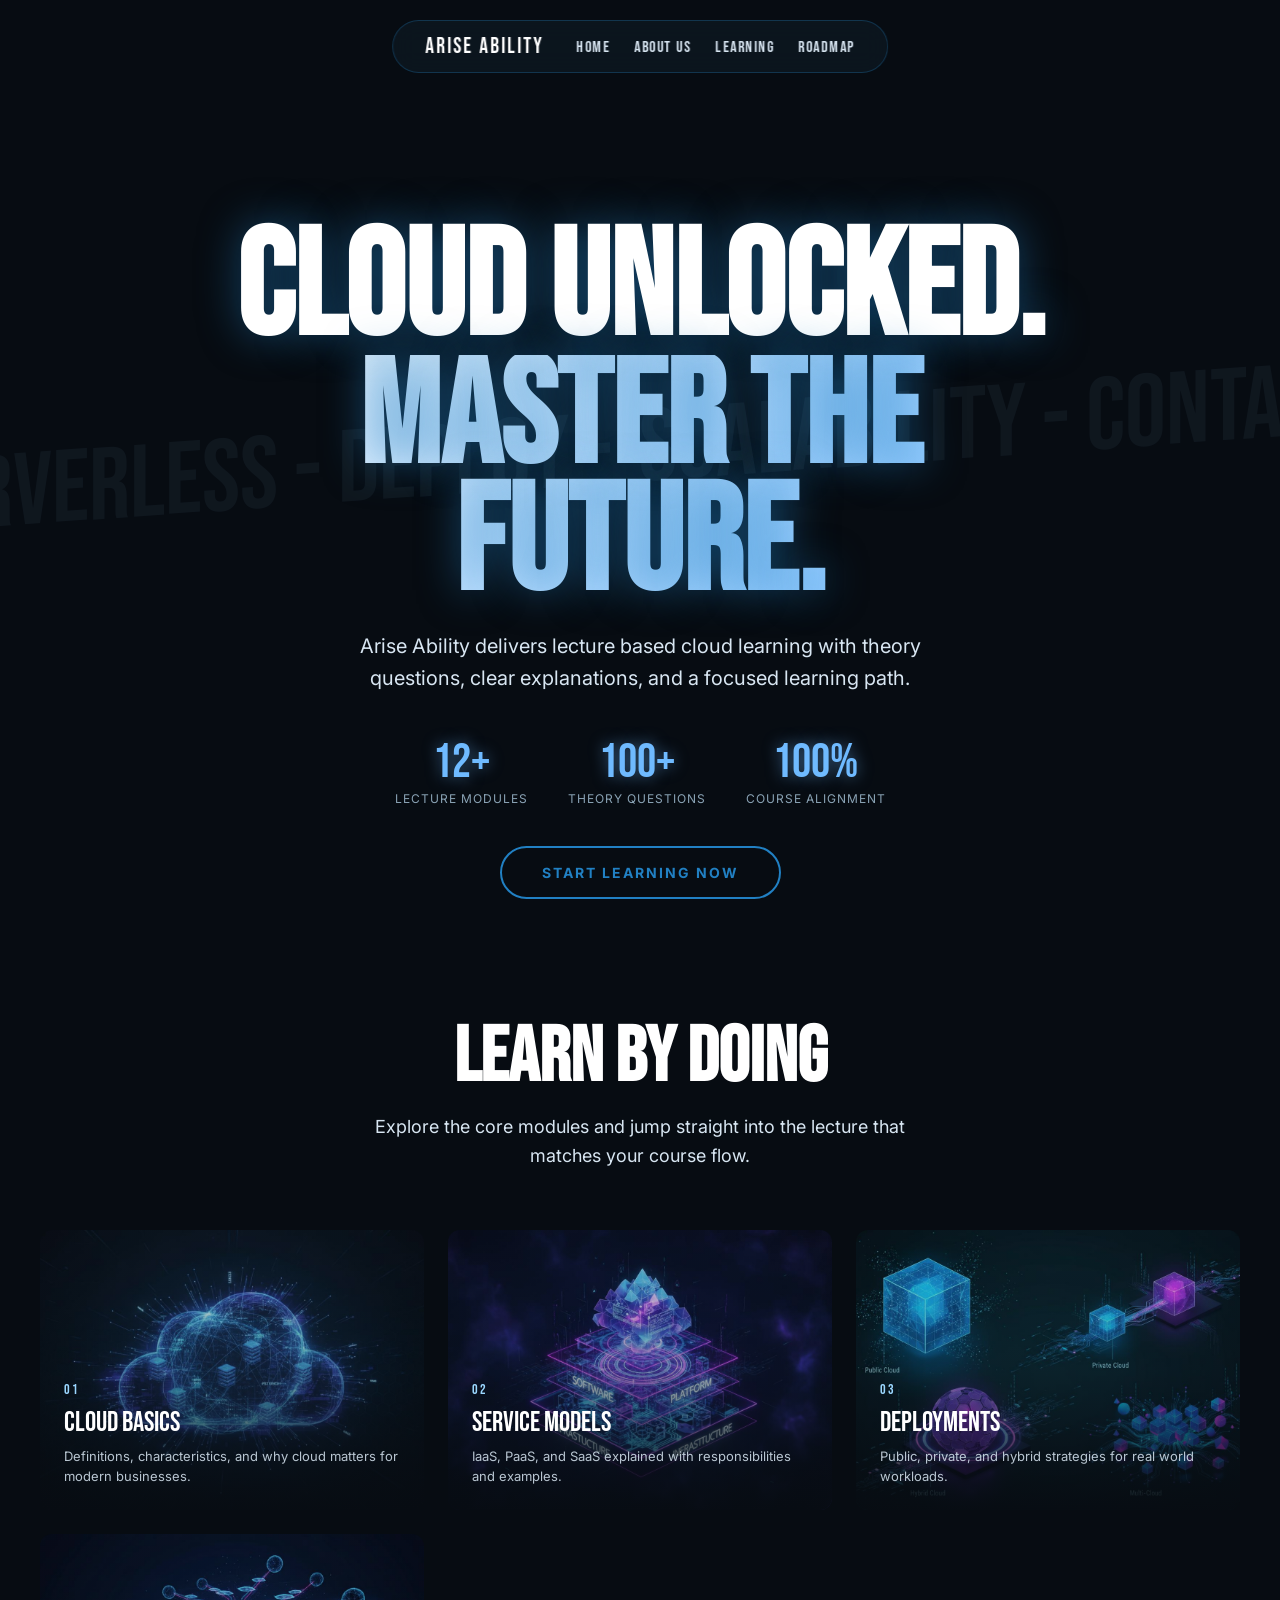
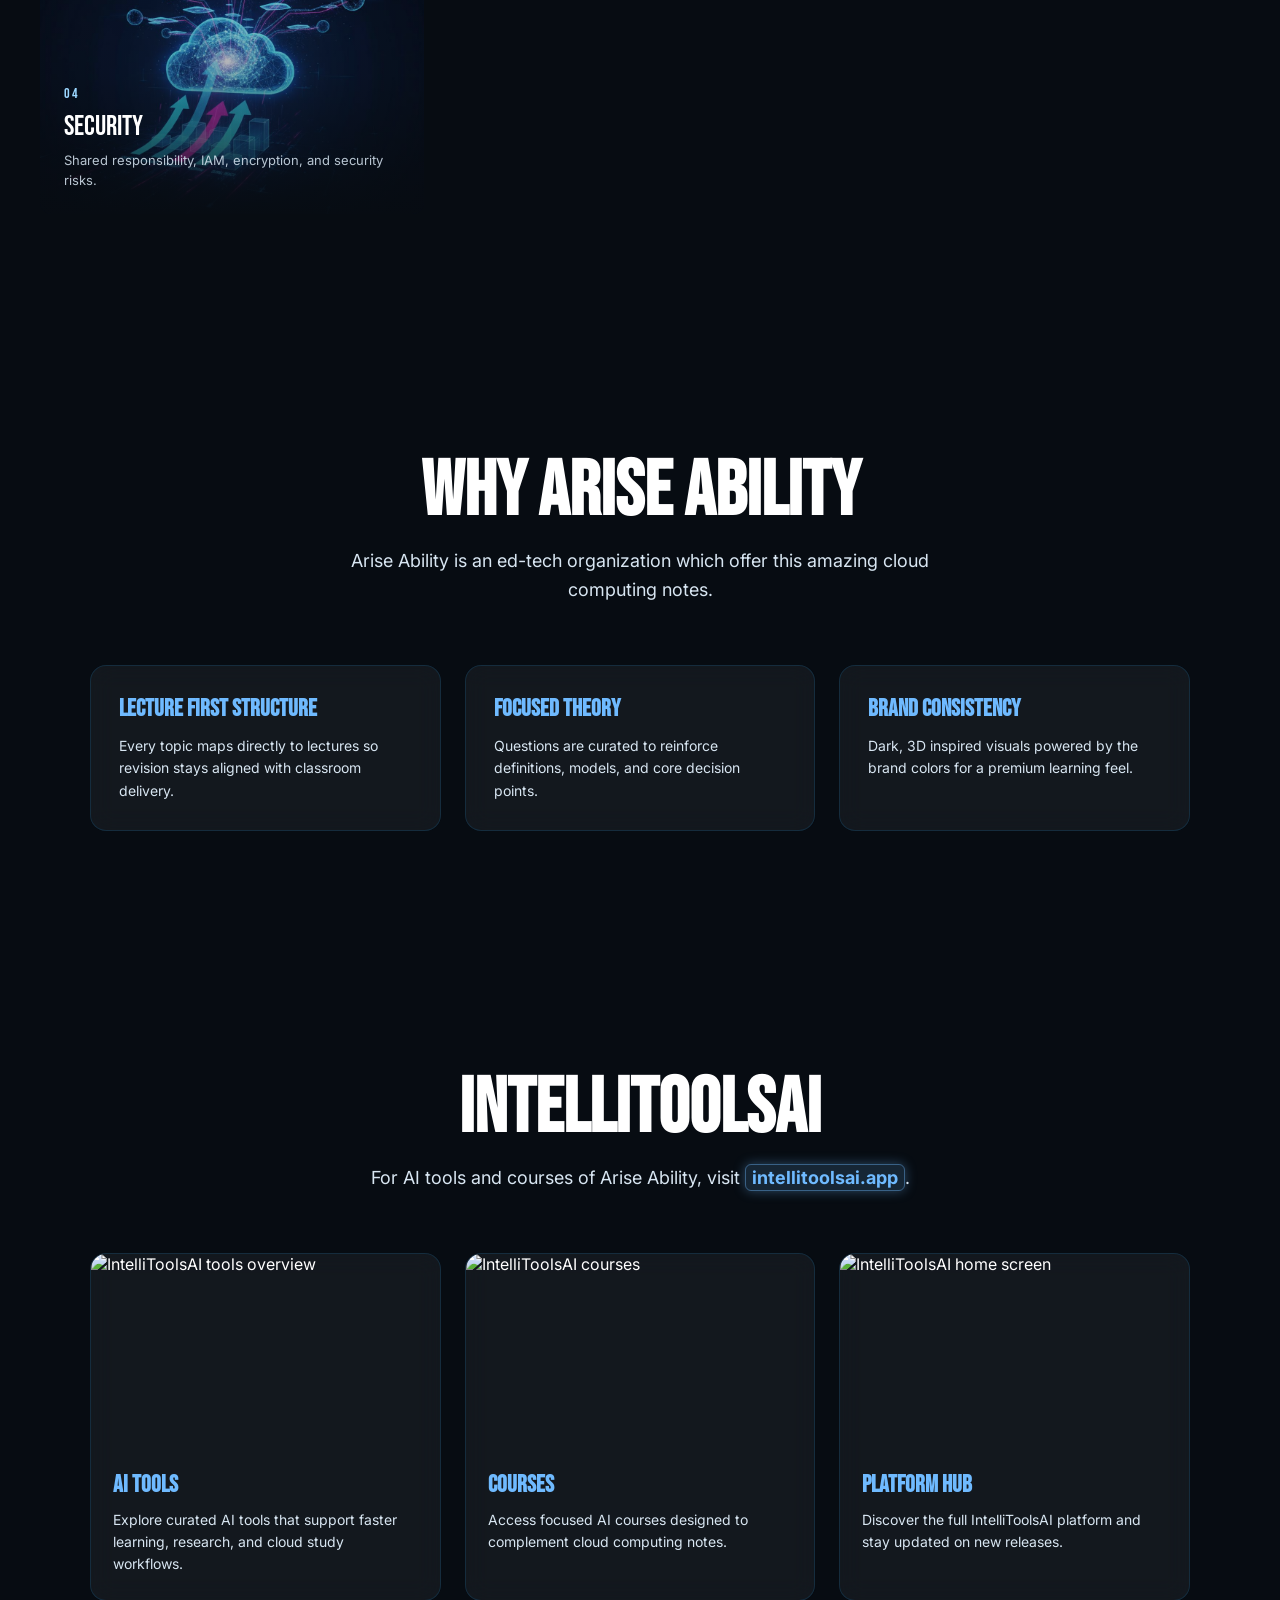
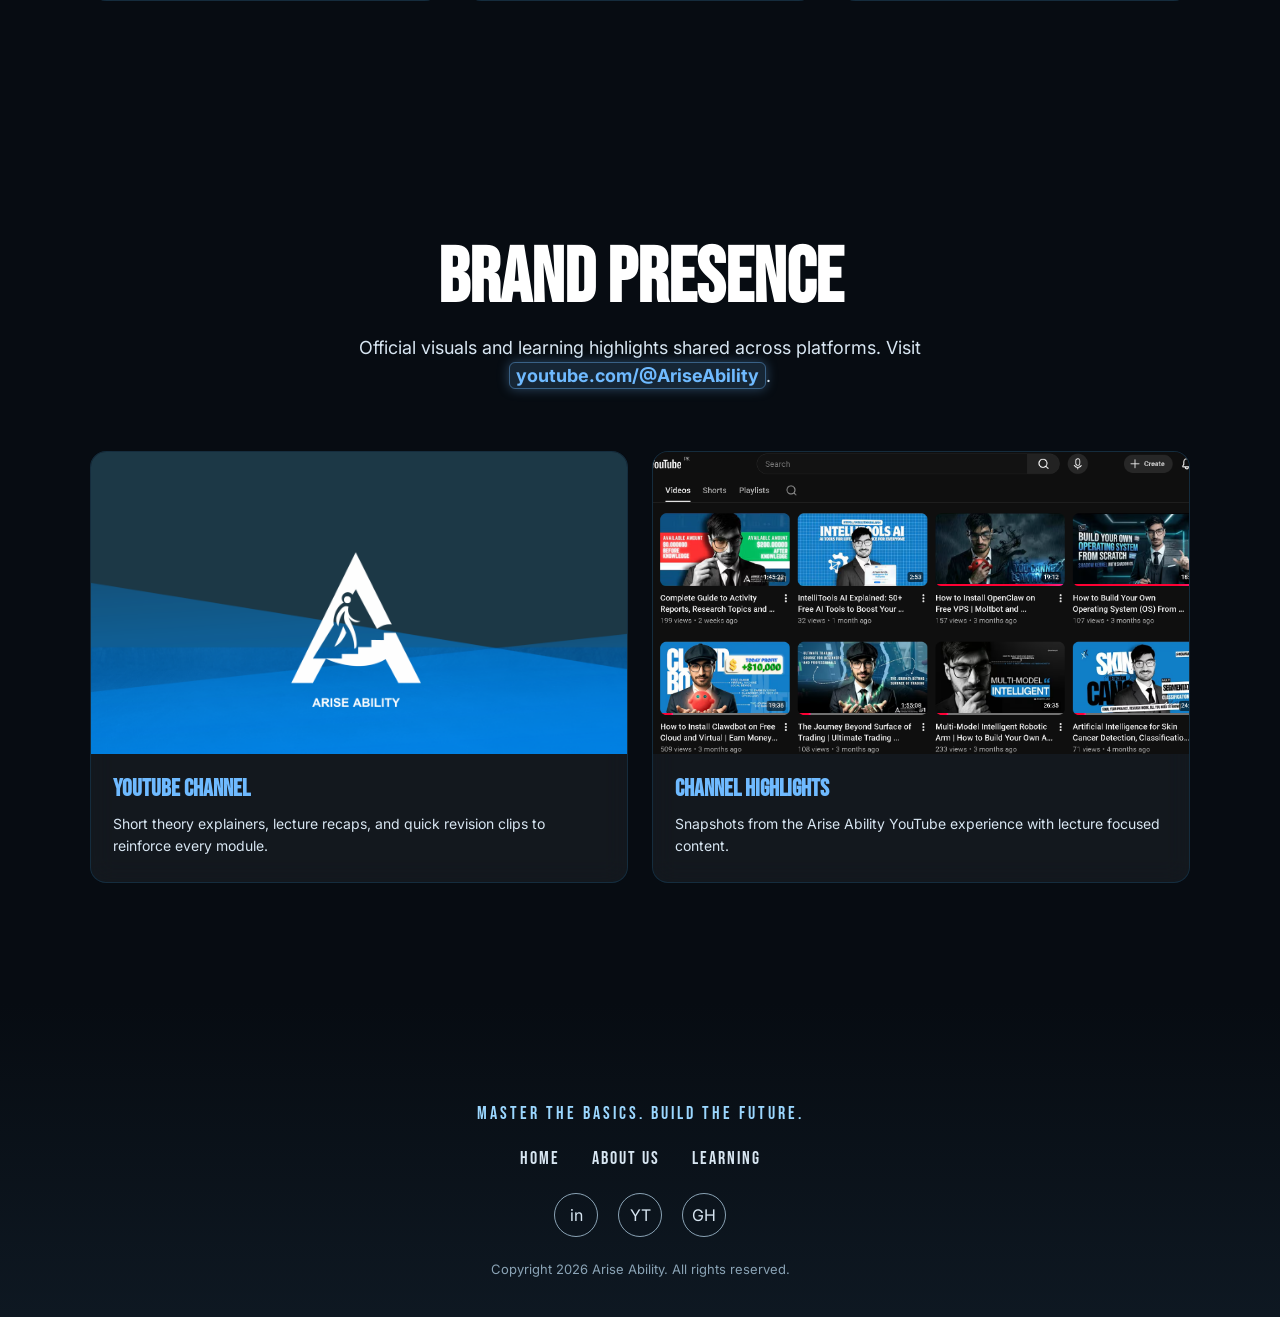
==== index.html @ 39374a23 "Update lecture styling and examples" ====
<!DOCTYPE html>
<html lang="en">
<head>
  <meta charset="UTF-8">
  <meta name="viewport" content="width=device-width, initial-scale=1.0">
  <title>Arise Ability - Home</title>
  <link rel="icon" type="image/png" href="images/logo-transparent.png">
  <link rel="preconnect" href="https://fonts.googleapis.com">
  <link rel="preconnect" href="https://fonts.gstatic.com" crossorigin>
  <link href="https://fonts.googleapis.com/css2?family=Bebas+Neue&family=Inter:wght@400;500;600;700&display=swap" rel="stylesheet">
  <script src="https://cdnjs.cloudflare.com/ajax/libs/three.js/r128/three.min.js"></script>
  <script src="https://cdnjs.cloudflare.com/ajax/libs/gsap/3.12.5/gsap.min.js"></script>
  <script src="https://cdnjs.cloudflare.com/ajax/libs/gsap/3.12.5/ScrollTrigger.min.js"></script>
  <link rel="stylesheet" href="style.css">
</head>
<body>
  <div class="cursor" id="cursor"></div>

  <nav class="nav" id="nav">
    <a href="index.html" class="nav-logo" data-hover>
      <span>ARISE ABILITY</span>
    </a>
    <ul class="nav-links">
      <li><a href="index.html" data-hover>Home</a></li>
      <li><a href="about.html" data-hover>About Us</a></li>
      <li><a href="learning.html" data-hover>Learning</a></li>
      <li><a href="roadmap.html" data-hover>Roadmap</a></li>
    </ul>
    <button class="nav-mobile-btn" data-hover>Menu</button>
  </nav>

  <section class="hero" id="hero">
    <canvas class="hero-canvas" id="hero-canvas"></canvas>
    <div class="marquee-container">
      <div class="marquee-track">
        <span class="marquee-content"> LEARN CLOUD - BUILD FUTURE - SERVERLESS - DEPLOY - </span>
        <span class="marquee-content"> LEARN CLOUD - BUILD FUTURE - SERVERLESS - DEPLOY - </span>
      </div>
      <div class="marquee-track">
        <span class="marquee-content"> SCALABILITY - CONTAINERS - AUTOMATION - SECURITY - </span>
        <span class="marquee-content"> SCALABILITY - CONTAINERS - AUTOMATION - SECURITY - </span>
      </div>
    </div>
    <div class="hero-content">
      <h1 class="hero-title">CLOUD UNLOCKED.<br><span>MASTER THE FUTURE.</span></h1>
      <p class="hero-subtitle">Arise Ability delivers lecture based cloud learning with theory questions, clear explanations, and a focused learning path.</p>
      <div class="hero-stats">
        <div class="stat-item">
          <div class="stat-value">12+</div>
          <div class="stat-label">Lecture Modules</div>
        </div>
        <div class="stat-item">
          <div class="stat-value">100+</div>
          <div class="stat-label">Theory Questions</div>
        </div>
        <div class="stat-item">
          <div class="stat-value">100%</div>
          <div class="stat-label">Course Alignment</div>
        </div>
      </div>
      <a href="learning.html" class="btn-primary" data-hover>Start Learning Now</a>
    </div>
  </section>

  <section class="tutorials" id="tutorials">
    <div class="section-header">
      <h2 class="section-title">Learn by Doing</h2>
      <p class="section-subtitle">Explore the core modules and jump straight into the lecture that matches your course flow.</p>
    </div>
    <div class="tutorials-grid">
      <a class="tutorial-card" href="learning.html#lecture-1" data-hover>
        <img src="images/card-what-is-cloud.jpg" alt="Lecture 1">
        <div class="tutorial-card-overlay">
          <div class="tutorial-card-num">01</div>
          <div class="tutorial-card-title">Cloud Basics</div>
          <div class="tutorial-card-desc">Definitions, characteristics, and why cloud matters for modern businesses.</div>
        </div>
      </a>
      <a class="tutorial-card" href="learning.html#lecture-2" data-hover>
        <img src="images/card-service-models.jpg" alt="Lecture 2">
        <div class="tutorial-card-overlay">
          <div class="tutorial-card-num">02</div>
          <div class="tutorial-card-title">Service Models</div>
          <div class="tutorial-card-desc">IaaS, PaaS, and SaaS explained with responsibilities and examples.</div>
        </div>
      </a>
      <a class="tutorial-card" href="learning.html#lecture-3" data-hover>
        <img src="images/card-deployment.jpg" alt="Lecture 3">
        <div class="tutorial-card-overlay">
          <div class="tutorial-card-num">03</div>
          <div class="tutorial-card-title">Deployments</div>
          <div class="tutorial-card-desc">Public, private, and hybrid strategies for real world workloads.</div>
        </div>
      </a>
      <a class="tutorial-card" href="learning.html#lecture-6" data-hover>
        <img src="images/card-why-cloud.jpg" alt="Lecture 6">
        <div class="tutorial-card-overlay">
          <div class="tutorial-card-num">04</div>
          <div class="tutorial-card-title">Security</div>
          <div class="tutorial-card-desc">Shared responsibility, IAM, encryption, and security risks.</div>
        </div>
      </a>
    </div>
  </section>

  <section class="info-section" id="about">
    <div class="section-header">
      <h2 class="section-title">Why Arise Ability</h2>
      <p class="section-subtitle">Arise Ability is an ed-tech organization which offer this amazing cloud computing notes.</p>
    </div>
    <div class="info-grid">
      <div class="info-card">
        <h4>Lecture First Structure</h4>
        <p>Every topic maps directly to lectures so revision stays aligned with classroom delivery.</p>
      </div>
      <div class="info-card">
        <h4>Focused Theory</h4>
        <p>Questions are curated to reinforce definitions, models, and core decision points.</p>
      </div>
      <div class="info-card">
        <h4>Brand Consistency</h4>
        <p>Dark, 3D inspired visuals powered by the brand colors for a premium learning feel.</p>
      </div>
    </div>
  </section>

  <section class="media-section" id="intellitools">
    <div class="section-header">
      <h2 class="section-title">IntelliToolsAI</h2>
      <p class="section-subtitle">For AI tools and courses of Arise Ability, visit <a class="highlight-link" href="https://intellitoolsai.app/" target="_blank" rel="noopener">intellitoolsai.app</a>.</p>
    </div>
    <div class="media-grid">
      <div class="media-card">
        <img src="IntelliToolsai/ai-tools.png" alt="IntelliToolsAI tools overview">
        <div class="media-card-content">
          <h4>AI Tools</h4>
          <p>Explore curated AI tools that support faster learning, research, and cloud study workflows.</p>
        </div>
      </div>
      <div class="media-card">
        <img src="IntelliToolsai/courses.png" alt="IntelliToolsAI courses">
        <div class="media-card-content">
          <h4>Courses</h4>
          <p>Access focused AI courses designed to complement cloud computing notes.</p>
        </div>
      </div>
      <div class="media-card">
        <img src="IntelliToolsai/home.png" alt="IntelliToolsAI home screen">
        <div class="media-card-content">
          <h4>Platform Hub</h4>
          <p>Discover the full IntelliToolsAI platform and stay updated on new releases.</p>
        </div>
      </div>
    </div>
  </section>

  <section class="media-section" id="media">
    <div class="section-header">
      <h2 class="section-title">Brand Presence</h2>
        <p class="section-subtitle">Official visuals and learning highlights shared across platforms. Visit <a class="highlight-link" href="https://www.youtube.com/@AriseAbility" target="_blank" rel="noopener">youtube.com/@AriseAbility</a>.</p>
    </div>
    <div class="media-grid">
      <div class="media-card">
        <img src="youtube/logo-yt.jpg" alt="Arise Ability YouTube logo">
        <div class="media-card-content">
          <h4>YouTube Channel</h4>
          <p>Short theory explainers, lecture recaps, and quick revision clips to reinforce every module.</p>
        </div>
      </div>
      <div class="media-card">
        <img src="youtube/youtube.png" alt="Arise Ability YouTube screenshot">
        <div class="media-card-content">
          <h4>Channel Highlights</h4>
          <p>Snapshots from the Arise Ability YouTube experience with lecture focused content.</p>
        </div>
      </div>
    </div>
  </section>

  <footer class="footer">
    <div class="footer-brand-line">Master the Basics. Build the Future.</div>
    <div class="footer-links">
      <a href="index.html" data-hover>Home</a>
      <a href="about.html" data-hover>About Us</a>
      <a href="learning.html" data-hover>Learning</a>
    </div>
    <div class="footer-socials">
      <a href="https://www.linkedin.com/in/noaman-ayub" class="footer-social" data-hover aria-label="LinkedIn">in</a>
      <a href="https://www.youtube.com/@noamanayub" class="footer-social" data-hover aria-label="YouTube">YT</a>
      <a href="https://github.com/noamanayub" class="footer-social" data-hover aria-label="GitHub">GH</a>
    </div>
    <div class="footer-copy">Copyright 2026 Arise Ability. All rights reserved.</div>
  </footer>

  <script src="app.js"></script>
</body>
</html>
---- style.css ----
*, *::before, *::after {
  margin: 0;
  padding: 0;
  box-sizing: border-box;
}

:root {
  --bg-void: #070c12;
  --bg-dark: #0e1822;
  --accent-blue: #2180c3;
  --accent-dark-blue: #1c3846;
  --accent-fuchsia: #6fbaff;
  --accent-magenta: #9bd7ff;
  --text-primary: #ffffff;
  --text-secondary: #d8e6f2;
  --dim-text: #8aa3b5;
  --surface-glass: rgba(255, 255, 255, 0.05);
  --font-display: "Bebas Neue", sans-serif;
  --font-body: "Inter", sans-serif;
}

html {
  scroll-behavior: smooth;
}

body {
  font-family: var(--font-body);
  background: var(--bg-void);
  color: var(--text-primary);
  overflow-x: hidden;
  cursor: auto;
}

img {
  max-width: 100%;
  display: block;
}

a {
  color: inherit;
  text-decoration: none;
}

::-webkit-scrollbar {
  width: 6px;
}

::-webkit-scrollbar-track {
  background: var(--bg-void);
}

::-webkit-scrollbar-thumb {
  background: var(--accent-blue);
  border-radius: 3px;
}

.container {
  width: min(1200px, 92vw);
  margin: 0 auto;
}

.cursor {
  display: none;
}

.cursor.hover {
  display: none;
}

.nav {
  position: fixed;
  top: 20px;
  left: 50%;
  transform: translateX(-50%);
  z-index: 1000;
  display: flex;
  align-items: center;
  gap: 32px;
  padding: 12px 32px;
  background: rgba(14, 24, 34, 0.75);
  backdrop-filter: blur(12px);
  border-radius: 50px;
  border: 1px solid rgba(33, 128, 195, 0.3);
  transition: opacity 0.3s ease, transform 0.3s ease;
}

.nav.hidden-nav {
  opacity: 0;
  transform: translateX(-50%) translateY(-100%);
  pointer-events: none;
}

.nav-logo {
  display: flex;
  align-items: center;
  gap: 10px;
}

.nav-logo img {
  height: 36px;
  width: auto;
}

.nav-logo span {
  font-family: var(--font-display);
  font-size: 22px;
  color: var(--text-primary);
  letter-spacing: 2px;
}

.nav-links {
  display: flex;
  gap: 24px;
  list-style: none;
}

.nav-links a {
  font-family: var(--font-display);
  font-size: 16px;
  color: var(--text-secondary);
  text-decoration: none;
  letter-spacing: 1.5px;
  transition: color 0.3s ease, text-shadow 0.3s ease;
  text-transform: uppercase;
}

.nav-links a:hover {
  color: var(--accent-magenta);
  text-shadow: 0 0 10px var(--accent-magenta);
}

.nav-mobile-btn {
  display: none;
  background: none;
  border: none;
  color: var(--text-primary);
  font-size: 24px;
  cursor: pointer;
}

.hero {
  position: relative;
  width: 100%;
  height: 100vh;
  display: flex;
  align-items: center;
  justify-content: center;
  overflow: hidden;
  padding-top: 210px;
  scroll-margin-top: 140px;
}

.hero-canvas {
  position: absolute;
  top: 0;
  left: 0;
  width: 100%;
  height: 100%;
  z-index: 0;
}

.hero-content {
  position: relative;
  z-index: 2;
  text-align: center;
  max-width: 900px;
  padding: 0 24px;
  margin-top: 20px;
}

.hero-title {
  font-family: var(--font-display);
  font-size: clamp(48px, 12vw, 150px);
  line-height: 0.85;
  text-transform: uppercase;
  color: var(--text-primary);
  margin-bottom: 20px;
  text-shadow: 0 0 40px rgba(33, 128, 195, 0.5);
}

.hero-title span {
  display: block;
  background: linear-gradient(135deg, #ffffff 0%, var(--accent-fuchsia) 100%);
  -webkit-background-clip: text;
  -webkit-text-fill-color: transparent;
  background-clip: text;
}

.hero-subtitle {
  font-size: clamp(14px, 1.8vw, 20px);
  color: var(--text-secondary);
  margin-bottom: 40px;
  line-height: 1.6;
  max-width: 600px;
  margin-left: auto;
  margin-right: auto;
}

.hero-stats {
  display: flex;
  justify-content: center;
  gap: 40px;
  margin-bottom: 40px;
  flex-wrap: wrap;
}

.stat-item {
  text-align: center;
}

.stat-value {
  font-family: var(--font-display);
  font-size: clamp(28px, 4vw, 48px);
  color: var(--accent-fuchsia);
  text-shadow: 0 0 15px rgba(111, 186, 255, 0.5);
}

.stat-label {
  font-size: 12px;
  color: var(--dim-text);
  text-transform: uppercase;
  letter-spacing: 1px;
}

.btn-primary {
  display: inline-block;
  padding: 16px 40px;
  border: 2px solid var(--accent-blue);
  color: var(--accent-blue);
  font-family: var(--font-body);
  font-size: 14px;
  font-weight: 700;
  text-transform: uppercase;
  letter-spacing: 2px;
  text-decoration: none;
  border-radius: 50px;
  background: transparent;
  position: relative;
  overflow: hidden;
  transition: all 0.4s ease;
  cursor: pointer;
}

.btn-primary::before {
  content: "";
  position: absolute;
  top: 0;
  left: -100%;
  width: 100%;
  height: 100%;
  background: linear-gradient(90deg, transparent, rgba(33, 128, 195, 0.3), transparent);
  transition: left 0.5s ease;
}

.btn-primary:hover::before {
  left: 100%;
}

.btn-primary:hover {
  background: var(--accent-blue);
  color: var(--text-primary);
  box-shadow: 0 0 30px rgba(33, 128, 195, 0.5);
}

.marquee-container {
  position: absolute;
  top: 0;
  left: 0;
  width: 100%;
  height: 100%;
  display: flex;
  align-items: center;
  justify-content: center;
  white-space: nowrap;
  overflow: hidden;
  transform: skewY(-4deg);
  opacity: 0.05;
  pointer-events: none;
  z-index: 1;
}

.marquee-track {
  font-family: var(--font-display);
  font-size: 8vw;
  color: var(--accent-magenta);
  flex-shrink: 0;
  display: flex;
  align-items: center;
  animation: marquee-scroll 20s linear infinite;
  text-transform: uppercase;
}

.marquee-content {
  padding-right: 2vw;
}

@keyframes marquee-scroll {
  to {
    transform: translateX(-100%);
  }
}

.section-header {
  text-align: center;
  margin-bottom: 60px;
  padding: 0 24px;
}

.section-title {
  font-family: var(--font-display);
  font-size: clamp(36px, 6vw, 80px);
  text-transform: uppercase;
  line-height: 1;
  margin-bottom: 16px;
}

.section-subtitle {
  font-size: clamp(14px, 1.5vw, 18px);
  color: var(--text-secondary);
  max-width: 600px;
  margin: 0 auto;
  line-height: 1.6;
}

.tutorials {
  padding: 120px 24px;
  position: relative;
  overflow: hidden;
}

.tutorials-grid {
  display: grid;
  grid-template-columns: repeat(auto-fit, minmax(300px, 1fr));
  gap: 24px;
  max-width: 1200px;
  margin: 0 auto;
}

.tutorial-card {
  position: relative;
  border-radius: 12px;
  overflow: hidden;
  cursor: pointer;
  height: 280px;
  transition: transform 0.4s ease, box-shadow 0.4s ease;
}

.tutorial-card:hover {
  transform: translateY(-8px) scale(1.02);
  box-shadow: 0 20px 60px rgba(33, 128, 195, 0.4);
}

.tutorial-card::after {
  content: "";
  position: absolute;
  inset: 0;
  border: 2px solid transparent;
  border-radius: 12px;
  transition: border-color 0.4s ease;
  pointer-events: none;
}

.tutorial-card:hover::after {
  border-color: var(--accent-blue);
  box-shadow: inset 0 0 30px rgba(33, 128, 195, 0.3);
}

.tutorial-card img {
  width: 100%;
  height: 100%;
  object-fit: cover;
  transition: transform 0.6s ease;
}

.tutorial-card:hover img {
  transform: scale(1.1);
}

.tutorial-card-overlay {
  position: absolute;
  inset: 0;
  background: linear-gradient(to top, rgba(7, 12, 18, 0.95) 0%, rgba(7, 12, 18, 0.3) 50%, rgba(7, 12, 18, 0.1) 100%);
  display: flex;
  flex-direction: column;
  justify-content: flex-end;
  padding: 24px;
  z-index: 2;
}

.tutorial-card-num {
  font-family: var(--font-display);
  font-size: 14px;
  color: var(--accent-magenta);
  letter-spacing: 2px;
  margin-bottom: 8px;
}

.tutorial-card-title {
  font-family: var(--font-display);
  font-size: 28px;
  text-transform: uppercase;
  transition: transform 0.3s ease;
}

.tutorial-card:hover .tutorial-card-title {
  transform: translateX(10px);
}

.tutorial-card-desc {
  font-size: 13px;
  color: var(--text-secondary);
  line-height: 1.5;
  margin-top: 8px;
  opacity: 0.85;
}

.info-section {
  padding: 120px 24px;
}

.media-section {
  padding: 120px 24px;
}

.media-grid {
  display: grid;
  gap: 24px;
  max-width: 1100px;
  margin: 0 auto;
  grid-template-columns: repeat(auto-fit, minmax(260px, 1fr));
}

.media-card {
  background: var(--surface-glass);
  border: 1px solid rgba(33, 128, 195, 0.2);
  border-radius: 16px;
  overflow: hidden;
  backdrop-filter: blur(12px);
  transition: all 0.4s ease;
}

.media-card:hover {
  border-color: var(--accent-blue);
  box-shadow: 0 10px 40px rgba(33, 128, 195, 0.25);
}

.media-card img {
  width: 100%;
  aspect-ratio: 16 / 9;
  height: auto;
  object-fit: cover;
}

.media-card-content {
  padding: 20px 22px 24px;
}

.media-card-content h4 {
  font-family: var(--font-display);
  font-size: 24px;
  text-transform: uppercase;
  margin-bottom: 10px;
  color: var(--accent-fuchsia);
}

.media-card-content p {
  font-size: 14px;
  color: var(--text-secondary);
  line-height: 1.6;
}

.highlight-link {
  color: var(--accent-fuchsia);
  font-weight: 700;
  text-decoration: none;
  padding: 2px 6px;
  border-radius: 6px;
  background: rgba(111, 186, 255, 0.15);
  border: 1px solid rgba(111, 186, 255, 0.4);
  box-shadow: 0 0 12px rgba(111, 186, 255, 0.35);
  transition: color 0.3s ease, box-shadow 0.3s ease, background 0.3s ease;
}

.highlight-link:hover {
  color: #ffffff;
  background: rgba(111, 186, 255, 0.3);
  box-shadow: 0 0 18px rgba(111, 186, 255, 0.6);
}

.lecture-link-wrap {
  margin-top: 16px;
}

.lecture-link {
  background: #ffffff;
  color: #0f1b24;
  border-color: rgba(28, 56, 70, 0.25);
  box-shadow: 0 0 12px rgba(255, 255, 255, 0.2);
}

.lecture-link:hover {
  color: #0f1b24;
  background: #ffffff;
  box-shadow: 0 0 16px rgba(255, 255, 255, 0.35);
}

.info-grid {
  display: grid;
  gap: 24px;
  max-width: 1100px;
  margin: 0 auto;
  grid-template-columns: repeat(auto-fit, minmax(260px, 1fr));
}

.info-card {
  background: var(--surface-glass);
  border: 1px solid rgba(33, 128, 195, 0.2);
  border-radius: 16px;
  padding: 28px;
  transition: all 0.4s ease;
  backdrop-filter: blur(12px);
}

.info-card:hover {
  border-color: var(--accent-blue);
  box-shadow: 0 10px 40px rgba(33, 128, 195, 0.25);
}

.info-card h4 {
  font-family: var(--font-display);
  font-size: 24px;
  text-transform: uppercase;
  margin-bottom: 12px;
  color: var(--accent-fuchsia);
}

.info-card p {
  font-size: 14px;
  color: var(--text-secondary);
  line-height: 1.6;
}

.founder-section {
  padding: 120px 24px;
}

.founder-grid {
  display: grid;
  gap: 40px;
  max-width: 1100px;
  margin: 0 auto;
  grid-template-columns: repeat(auto-fit, minmax(280px, 1fr));
  align-items: center;
}

.founder-card {
  background: var(--surface-glass);
  border: 1px solid rgba(33, 128, 195, 0.2);
  border-radius: 20px;
  padding: 24px;
  backdrop-filter: blur(12px);
}

.founder-card img {
  border-radius: 16px;
  margin-bottom: 16px;
}

.founder-name {
  font-family: var(--font-display);
  font-size: 28px;
  text-transform: uppercase;
  margin-bottom: 6px;
}

.founder-role {
  color: var(--dim-text);
  font-size: 14px;
  margin-bottom: 16px;
}

.social-links {
  display: flex;
  flex-wrap: wrap;
  gap: 12px;
}

.social-links a {
  padding: 8px 16px;
  border-radius: 30px;
  border: 1px solid rgba(33, 128, 195, 0.3);
  font-size: 12px;
  text-transform: uppercase;
  letter-spacing: 1px;
  color: var(--text-secondary);
  transition: all 0.3s ease;
}

.social-links a:hover {
  border-color: var(--accent-fuchsia);
  color: var(--accent-fuchsia);
  box-shadow: 0 0 15px rgba(111, 186, 255, 0.4);
}

.lecture-section {
  padding: 120px 24px;
}

.lecture-list {
  max-width: 900px;
  margin: 0 auto;
  display: grid;
  gap: 18px;
}

.lecture-card {
  background: var(--surface-glass);
  border: 1px solid rgba(33, 128, 195, 0.2);
  border-radius: 16px;
  padding: 18px 22px;
  backdrop-filter: blur(12px);
  transition: border-color 0.3s ease, box-shadow 0.3s ease;
}

.lecture-card[open] {
  border-color: var(--accent-blue);
  box-shadow: 0 10px 30px rgba(33, 128, 195, 0.2);
}

.lecture-card summary {
  font-family: var(--font-display);
  font-size: 22px;
  text-transform: uppercase;
  cursor: pointer;
  color: var(--text-primary);
  list-style: none;
}

.lecture-card summary::-webkit-details-marker {
  display: none;
}

.lecture-card ol {
  margin: 16px 0 0 18px;
  color: var(--text-secondary);
  line-height: 1.7;
  font-size: 14px;
}

.lecture-page .section-subtitle,
.lecture-page .lecture-card ol,
.lecture-page .metric-label,
.lecture-page .info-card p,
.lecture-page .mini-card p {
  color: #ffffff;
}

.lecture-page .mini-card.light p {
  color: #000000;
}

.example-highlight {
  margin-top: 10px;
  background: #ffffff;
  color: #000000;
  border: 1px solid rgba(33, 128, 195, 0.25);
  border-left: 4px solid var(--accent-blue);
  border-radius: 12px;
  padding: 10px 14px;
  font-size: 13px;
  line-height: 1.6;
}

.example-highlight * {
  color: #000000;
}

.mini-card:not(.light) .example-highlight {
  background: #000000;
  color: #ffffff;
}

.mini-card:not(.light) .example-highlight * {
  color: #ffffff;
}

.example-highlight.dark {
  background: rgba(14, 24, 34, 0.7);
  border-color: rgba(33, 128, 195, 0.35);
}

.example-highlight.dark,
.example-highlight.dark * {
  color: #ffffff;
}

.metric-row {
  display: grid;
  gap: 12px;
  grid-template-columns: repeat(auto-fit, minmax(140px, 1fr));
  margin: 16px 0 20px;
}

.metric-card {
  background: rgba(255, 255, 255, 0.06);
  border: 1px solid rgba(33, 128, 195, 0.2);
  border-radius: 14px;
  padding: 12px 14px;
}

.metric-label {
  font-size: 12px;
  color: var(--text-secondary);
  margin-bottom: 6px;
  text-transform: uppercase;
  letter-spacing: 0.5px;
}

.metric-value {
  font-family: var(--font-display);
  font-size: 26px;
  color: var(--accent-fuchsia);
}

.mini-card-grid {
  display: grid;
  gap: 22px;
  grid-template-columns: repeat(auto-fit, minmax(220px, 1fr));
  margin-top: 16px;
}

.mini-card {
  background: rgba(255, 255, 255, 0.05);
  border: 1px solid rgba(33, 128, 195, 0.2);
  border-radius: 14px;
  padding: 14px 16px;
}

.mini-card.light {
  background: #ffffff;
  color: #0f1b24;
  border-color: rgba(28, 56, 70, 0.2);
}

.mini-card.light h4 {
  color: #0f1b24;
}

.mini-card.light p {
  color: #0f1b24;
}

.mini-card h4 {
  font-family: var(--font-display);
  font-size: 20px;
  text-transform: uppercase;
  margin-bottom: 8px;
  color: var(--accent-fuchsia);
}

.mini-card p {
  font-size: 13px;
  color: var(--text-secondary);
  line-height: 1.6;
}

.tag-cloud-section {
  padding: 120px 24px;
  position: relative;
  min-height: 80vh;
  display: flex;
  flex-direction: column;
  align-items: center;
  justify-content: center;
}

.tag-cloud-container {
  position: relative;
  width: 100%;
  max-width: 800px;
  height: 500px;
  perspective: 1000px;
}

.tag-cloud {
  width: 100%;
  height: 100%;
  position: relative;
  transform-style: preserve-3d;
  animation: tag-rotate 30s linear infinite;
}

.tag-cloud:hover {
  animation-play-state: paused;
}

@keyframes tag-rotate {
  from {
    transform: rotateY(0deg) rotateX(10deg);
  }
  to {
    transform: rotateY(360deg) rotateX(10deg);
  }
}

.cloud-tag {
  position: absolute;
  font-family: var(--font-display);
  font-size: clamp(18px, 3vw, 28px);
  text-transform: uppercase;
  color: var(--accent-fuchsia);
  cursor: pointer;
  transition: all 0.3s ease;
  text-shadow: 0 0 10px rgba(111, 186, 255, 0.5);
  white-space: nowrap;
  padding: 8px 16px;
  border-radius: 4px;
  background: rgba(14, 24, 34, 0.7);
  border: 1px solid rgba(111, 186, 255, 0.2);
  backdrop-filter: blur(4px);
}

.cloud-tag:hover {
  color: var(--text-primary);
  background: var(--accent-fuchsia);
  text-shadow: 0 0 20px rgba(111, 186, 255, 0.8);
  transform: scale(1.2);
  z-index: 10;
}

.tag-tooltip {
  position: fixed;
  bottom: 40px;
  left: 50%;
  transform: translateX(-50%);
  background: var(--bg-dark);
  border: 1px solid var(--accent-blue);
  padding: 20px 30px;
  border-radius: 12px;
  max-width: 500px;
  text-align: center;
  opacity: 0;
  pointer-events: none;
  transition: opacity 0.3s ease;
  z-index: 100;
}

.tag-tooltip.active {
  opacity: 1;
}

.tag-tooltip h4 {
  font-family: var(--font-display);
  font-size: 24px;
  color: var(--accent-magenta);
  margin-bottom: 8px;
}

.tag-tooltip p {
  font-size: 14px;
  color: var(--text-secondary);
  line-height: 1.5;
}

.footer {
  padding: 100px 24px 40px;
  background: linear-gradient(to top, var(--bg-dark), var(--bg-void));
  text-align: center;
}

.footer-brand-line {
  font-family: var(--font-display);
  font-size: 18px;
  color: var(--accent-magenta);
  letter-spacing: 3px;
  margin-bottom: 24px;
}

.footer-links {
  display: flex;
  justify-content: center;
  gap: 32px;
  margin-bottom: 24px;
  flex-wrap: wrap;
}

.footer-links a {
  font-family: var(--font-display);
  font-size: 18px;
  color: var(--text-secondary);
  letter-spacing: 2px;
  transition: color 0.3s ease;
}

.footer-links a:hover {
  color: var(--accent-fuchsia);
}

.footer-socials {
  display: flex;
  justify-content: center;
  gap: 20px;
  margin-bottom: 24px;
}

.footer-social {
  width: 44px;
  height: 44px;
  border: 1px solid var(--dim-text);
  border-radius: 50%;
  display: flex;
  align-items: center;
  justify-content: center;
  color: var(--text-secondary);
  text-decoration: none;
  font-size: 16px;
  transition: all 0.3s ease;
}

.footer-social:hover {
  border-color: var(--accent-fuchsia);
  color: var(--accent-fuchsia);
  box-shadow: 0 0 15px rgba(111, 186, 255, 0.3);
}

.footer-copy {
  font-size: 13px;
  color: var(--dim-text);
}

@media (max-width: 768px) {
  .nav-links {
    display: none;
  }

  .nav-links.open {
    display: flex;
    flex-direction: column;
    gap: 16px;
    position: fixed;
    top: 80px;
    left: 50%;
    transform: translateX(-50%);
    padding: 16px 24px;
    background: rgba(14, 24, 34, 0.9);
    border: 1px solid rgba(33, 128, 195, 0.3);
    border-radius: 18px;
    backdrop-filter: blur(12px);
    z-index: 999;
  }

  .nav-mobile-btn {
    display: block;
  }

  .hero-stats {
    gap: 20px;
  }

  .hero {
    padding-top: 190px;
  }

  .hero-content {
    margin-top: 10px;
  }

  .tag-cloud-container {
    height: 380px;
  }

  body {
    cursor: auto;
  }

  .cursor {
    display: none;
  }

  .btn-primary,
  .tutorial-card,
  .cloud-tag,
  .nav-links a {
    cursor: pointer;
  }
}
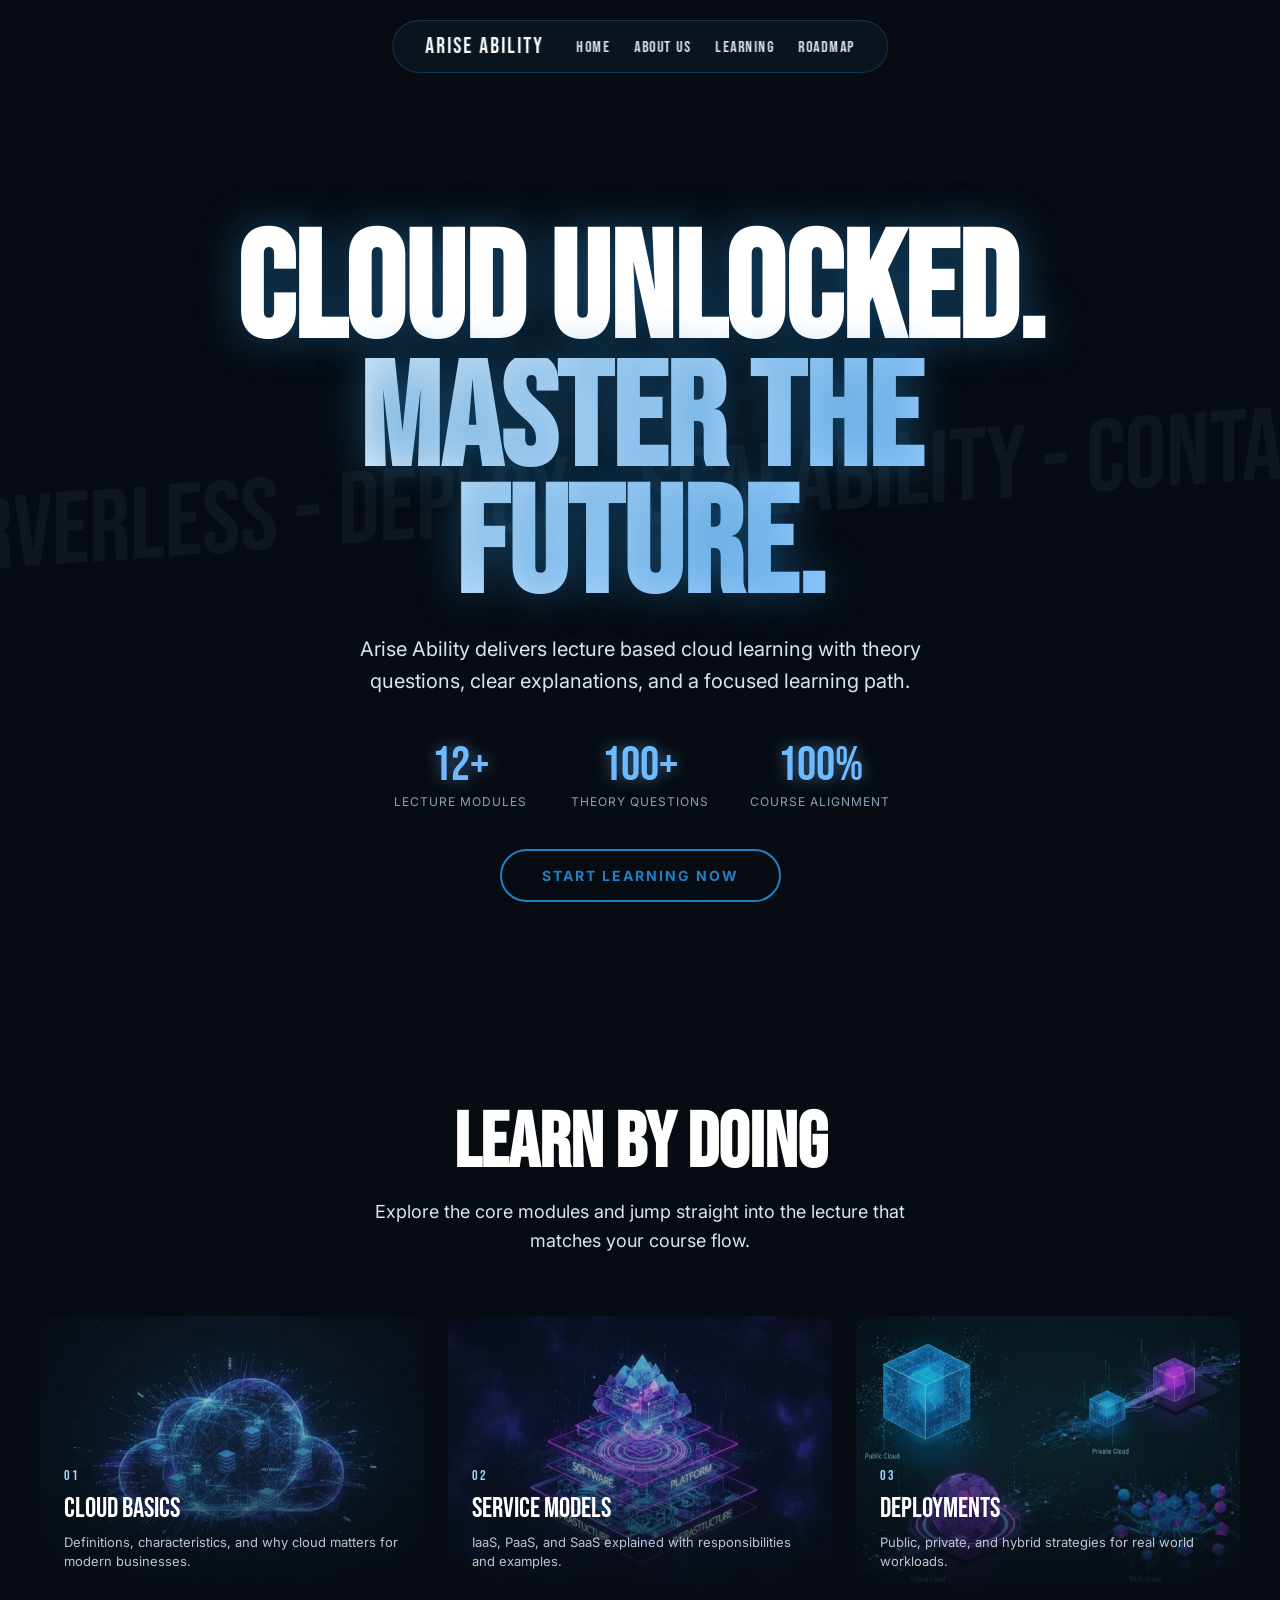
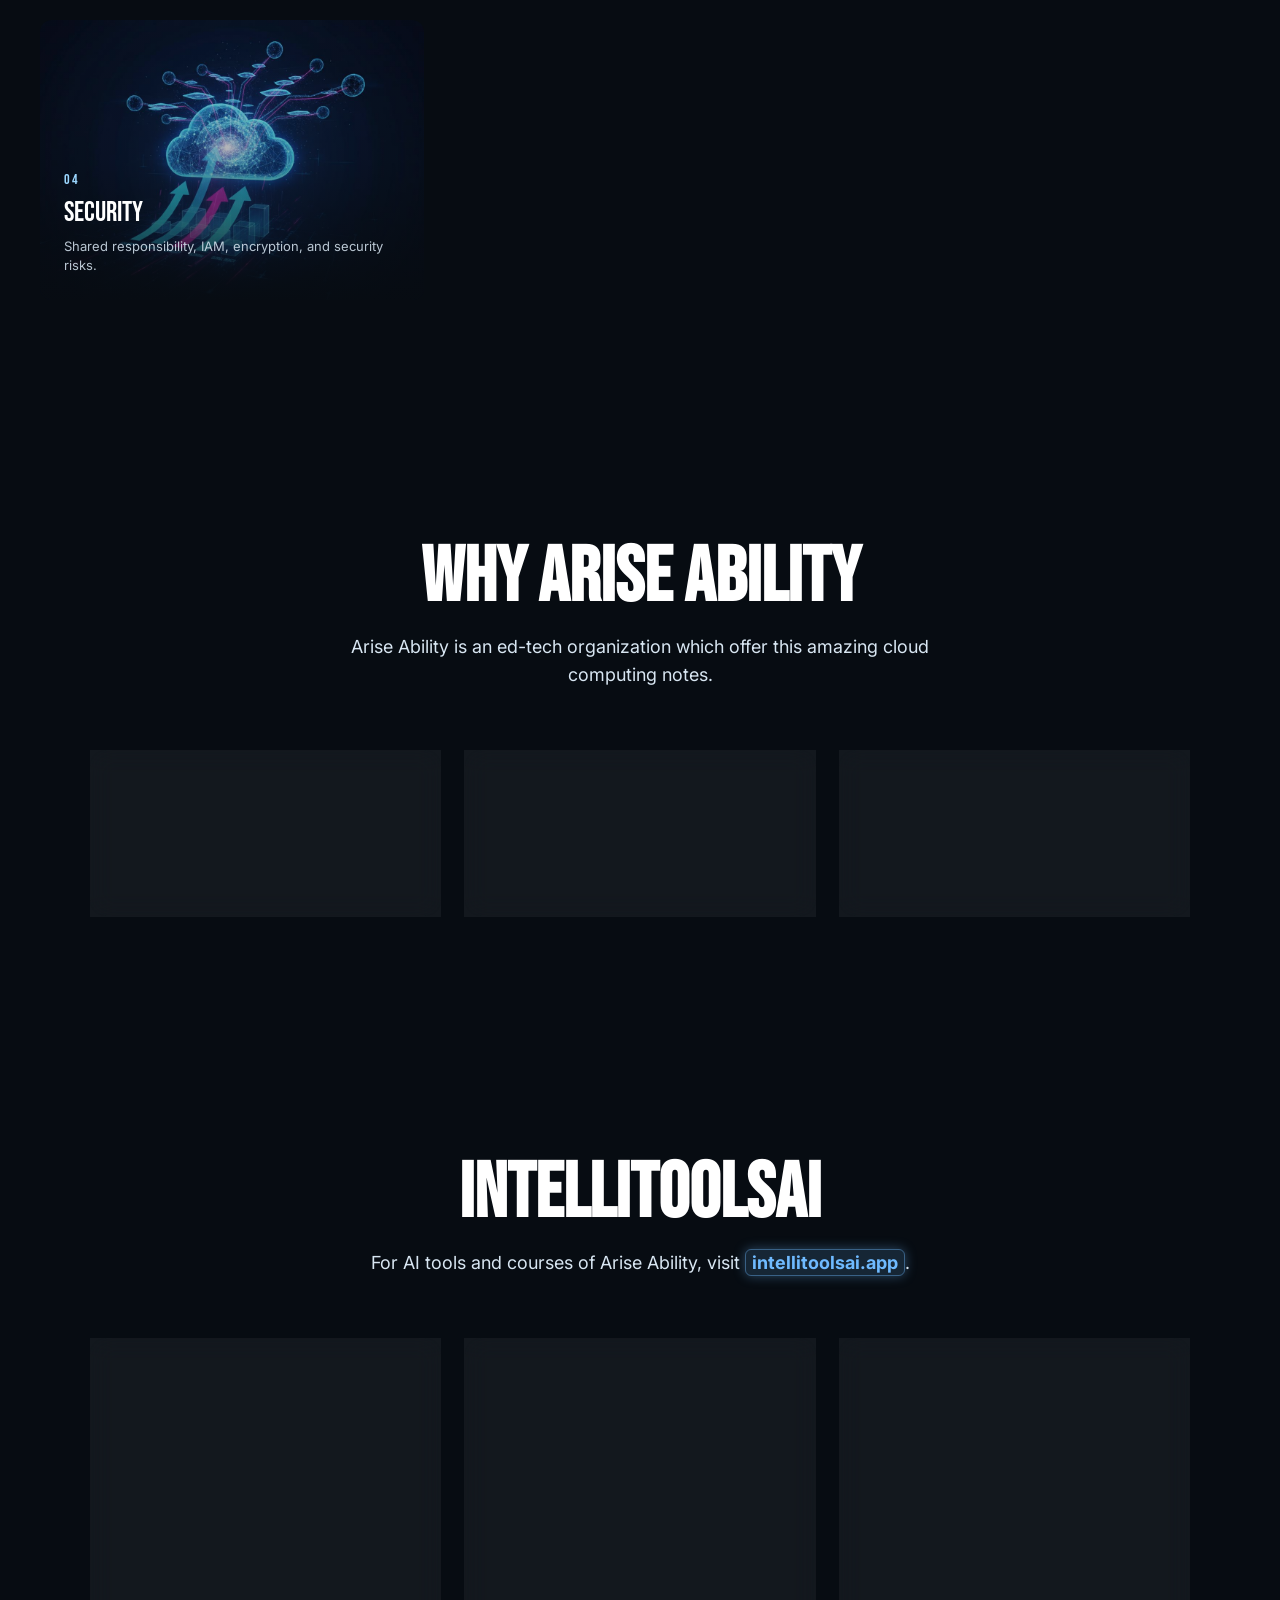
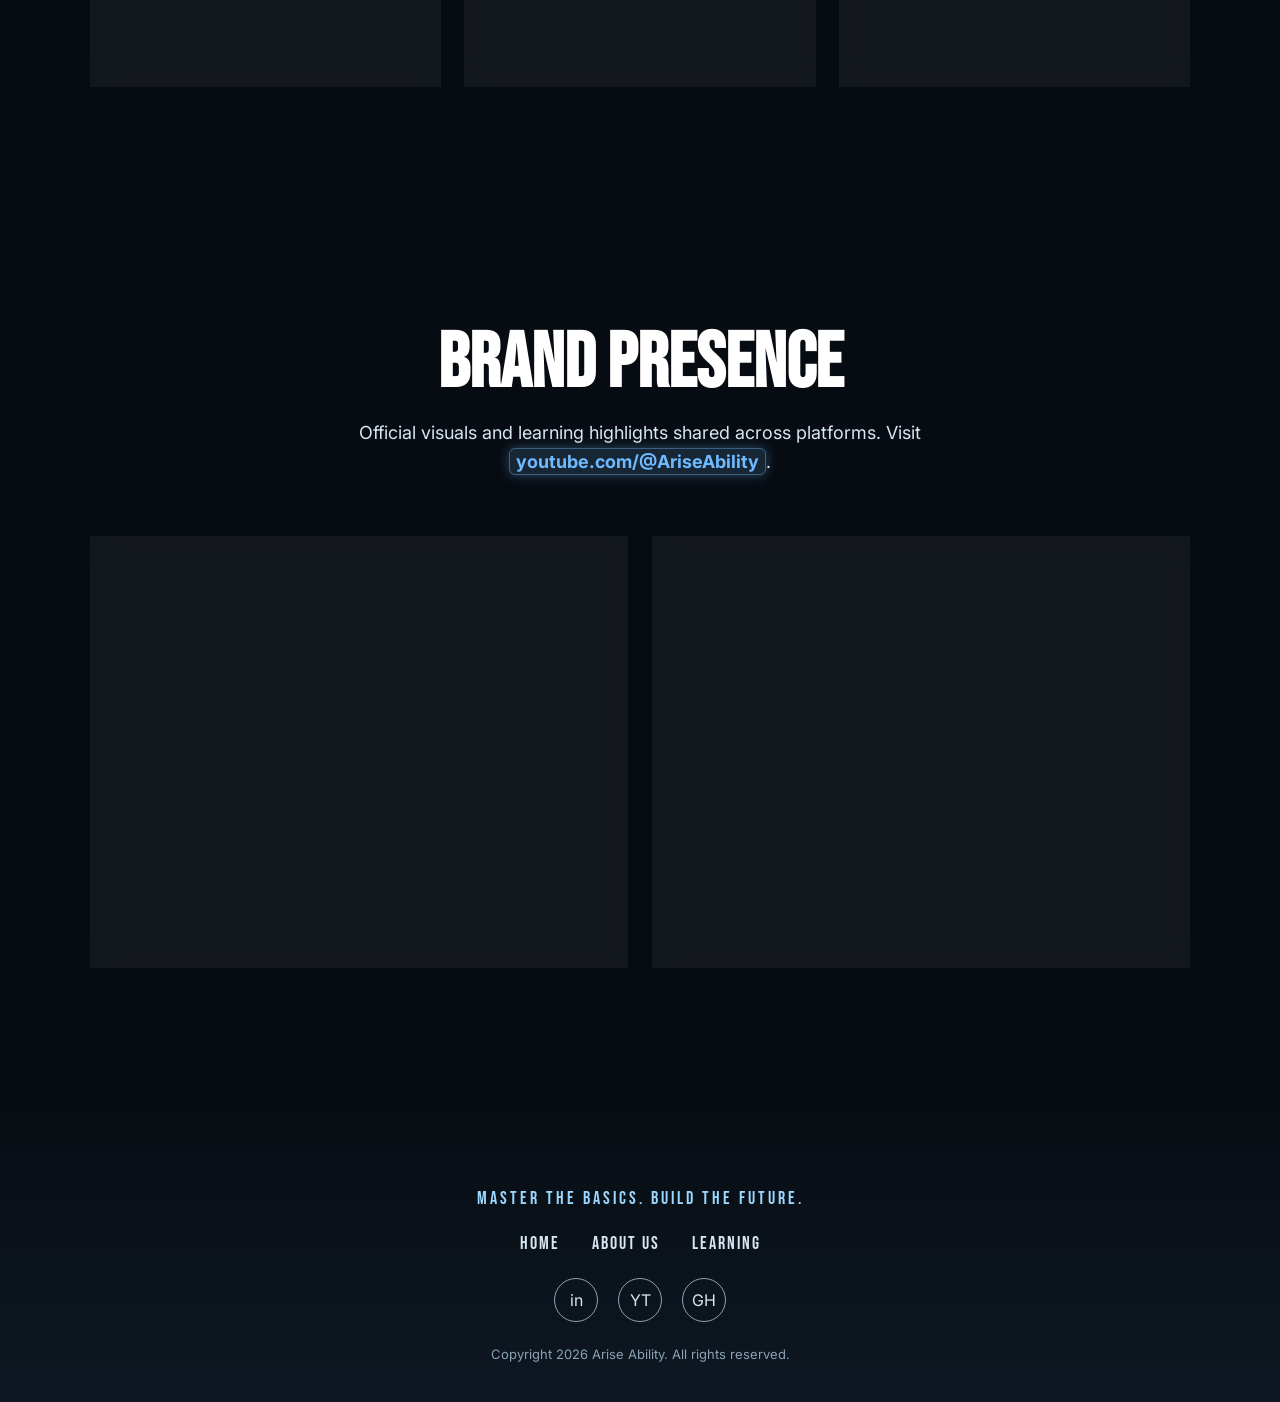
==== commit 73f2117b: "Improve hero stats and mobile nav" ====
--- a/index.html
+++ b/index.html
@@ -2,6 +2,7 @@
 <html lang="en">
 <head>
   <meta charset="UTF-8">
+  <meta name="google-site-verification" content="gqyF62GCam_Wv9TNsab0Qw_7EJBHChLMUcrx2RSqsvc">
   <meta name="viewport" content="width=device-width, initial-scale=1.0">
   <title>Arise Ability - Home</title>
   <link rel="icon" type="image/png" href="images/logo-transparent.png">
@@ -26,7 +27,11 @@
       <li><a href="learning.html" data-hover>Learning</a></li>
       <li><a href="roadmap.html" data-hover>Roadmap</a></li>
     </ul>
-    <button class="nav-mobile-btn" data-hover>Menu</button>
+    <button class="nav-mobile-btn" data-hover aria-label="Open navigation">
+      <span></span>
+      <span></span>
+      <span></span>
+    </button>
   </nav>
 
   <section class="hero" id="hero">
--- a/style.css
+++ b/style.css
@@ -131,22 +131,36 @@
 
 .nav-mobile-btn {
   display: none;
+  align-items: center;
+  justify-content: center;
+  flex-direction: column;
+  gap: 6px;
+  width: 40px;
+  height: 34px;
   background: none;
   border: none;
-  color: var(--text-primary);
-  font-size: 24px;
   cursor: pointer;
+}
+
+.nav-mobile-btn span {
+  display: block;
+  width: 24px;
+  height: 2px;
+  background: var(--text-primary);
+  border-radius: 999px;
+  transition: transform 0.3s ease, opacity 0.3s ease;
 }
 
 .hero {
   position: relative;
   width: 100%;
-  height: 100vh;
+  min-height: 100vh;
   display: flex;
   align-items: center;
   justify-content: center;
   overflow: hidden;
   padding-top: 210px;
+  padding-bottom: 80px;
   scroll-margin-top: 140px;
 }
 
@@ -206,6 +220,7 @@
 
 .stat-item {
   text-align: center;
+  min-width: 140px;
 }
 
 .stat-value {
@@ -220,6 +235,57 @@
   color: var(--dim-text);
   text-transform: uppercase;
   letter-spacing: 1px;
+}
+
+@media (max-width: 960px) {
+  .nav {
+    width: calc(100% - 32px);
+    justify-content: space-between;
+    padding: 10px 20px;
+  }
+
+  .nav-links {
+    position: absolute;
+    top: 72px;
+    left: 16px;
+    right: 16px;
+    flex-direction: column;
+    align-items: center;
+    gap: 14px;
+    padding: 18px 20px;
+    background: rgba(14, 24, 34, 0.95);
+    border: 1px solid rgba(33, 128, 195, 0.3);
+    border-radius: 20px;
+    opacity: 0;
+    pointer-events: none;
+    transform: translateY(-10px);
+    transition: opacity 0.3s ease, transform 0.3s ease;
+  }
+
+  .nav-links.open {
+    opacity: 1;
+    pointer-events: auto;
+    transform: translateY(0);
+  }
+
+  .nav-mobile-btn {
+    display: flex;
+  }
+}
+
+@media (max-width: 640px) {
+  .hero {
+    padding-top: 170px;
+    padding-bottom: 60px;
+  }
+
+  .hero-stats {
+    gap: 18px;
+  }
+
+  .stat-item {
+    min-width: 120px;
+  }
 }
 
 .btn-primary {
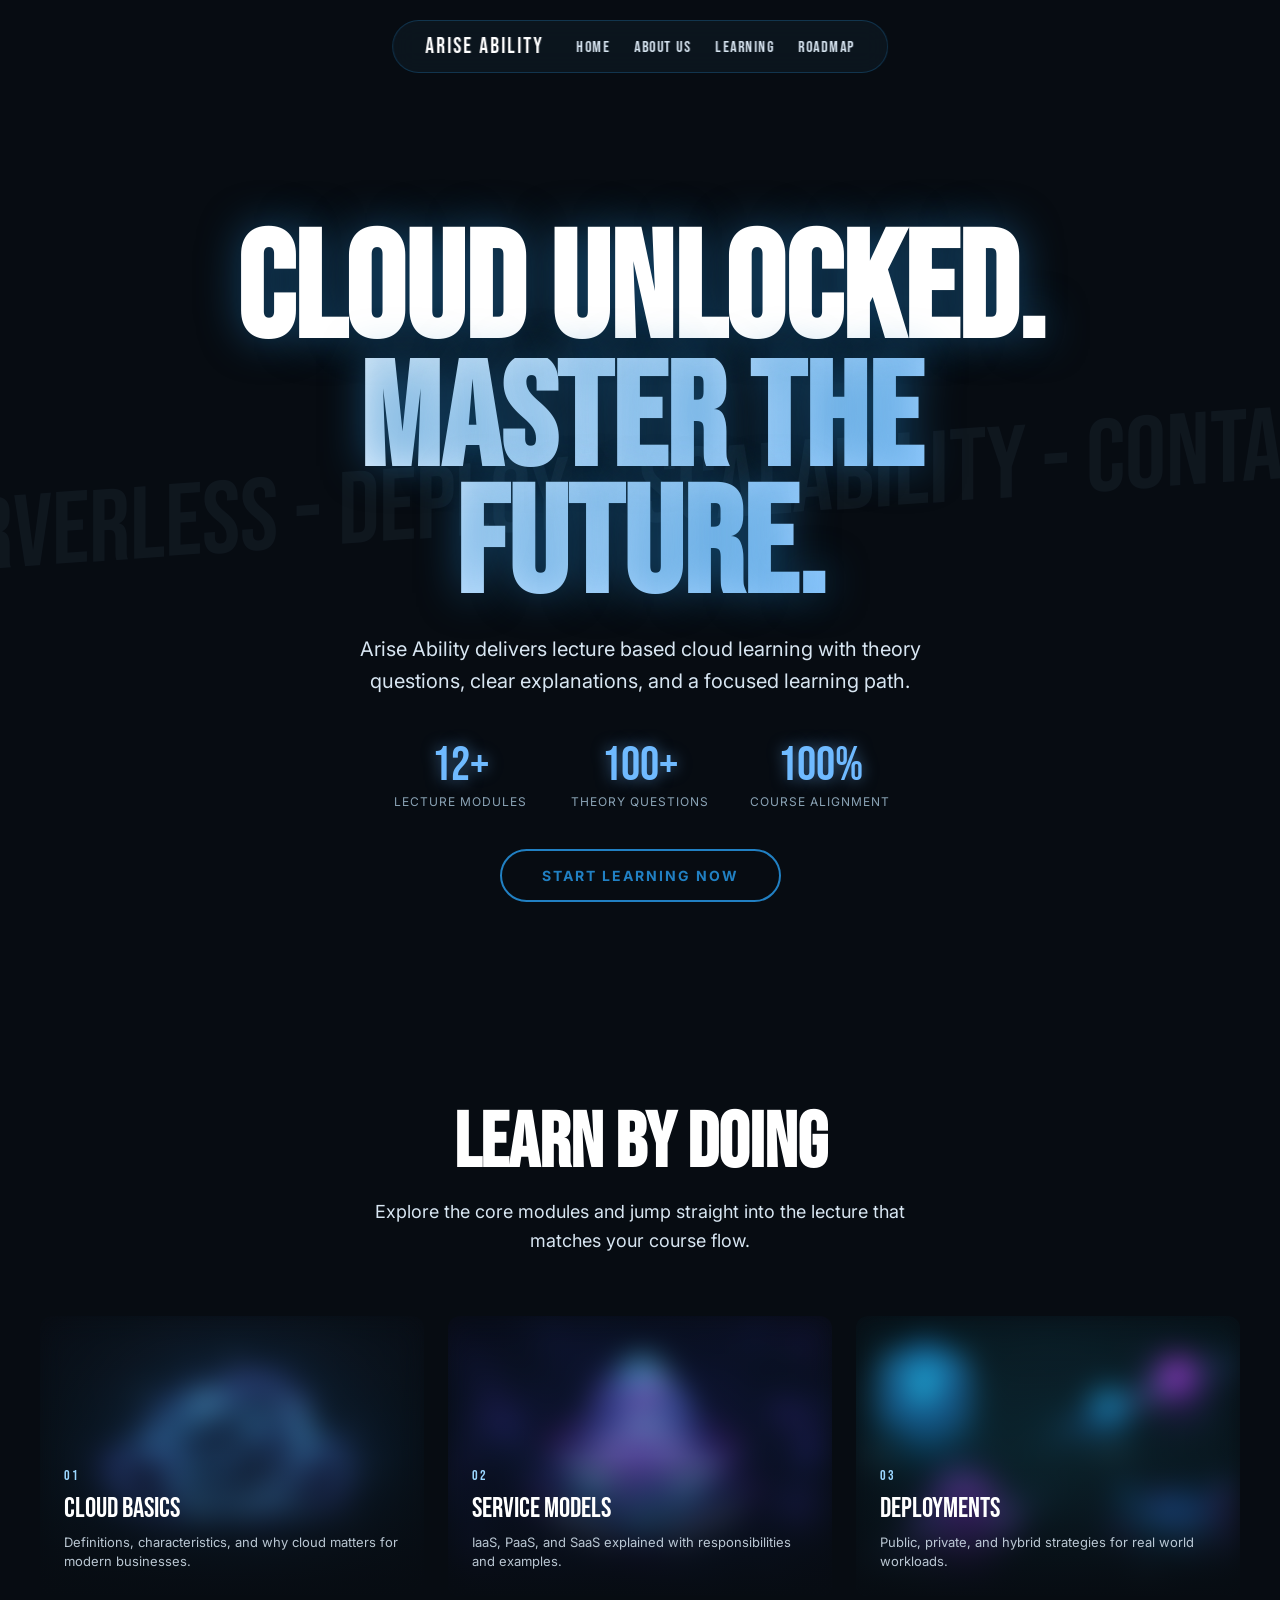
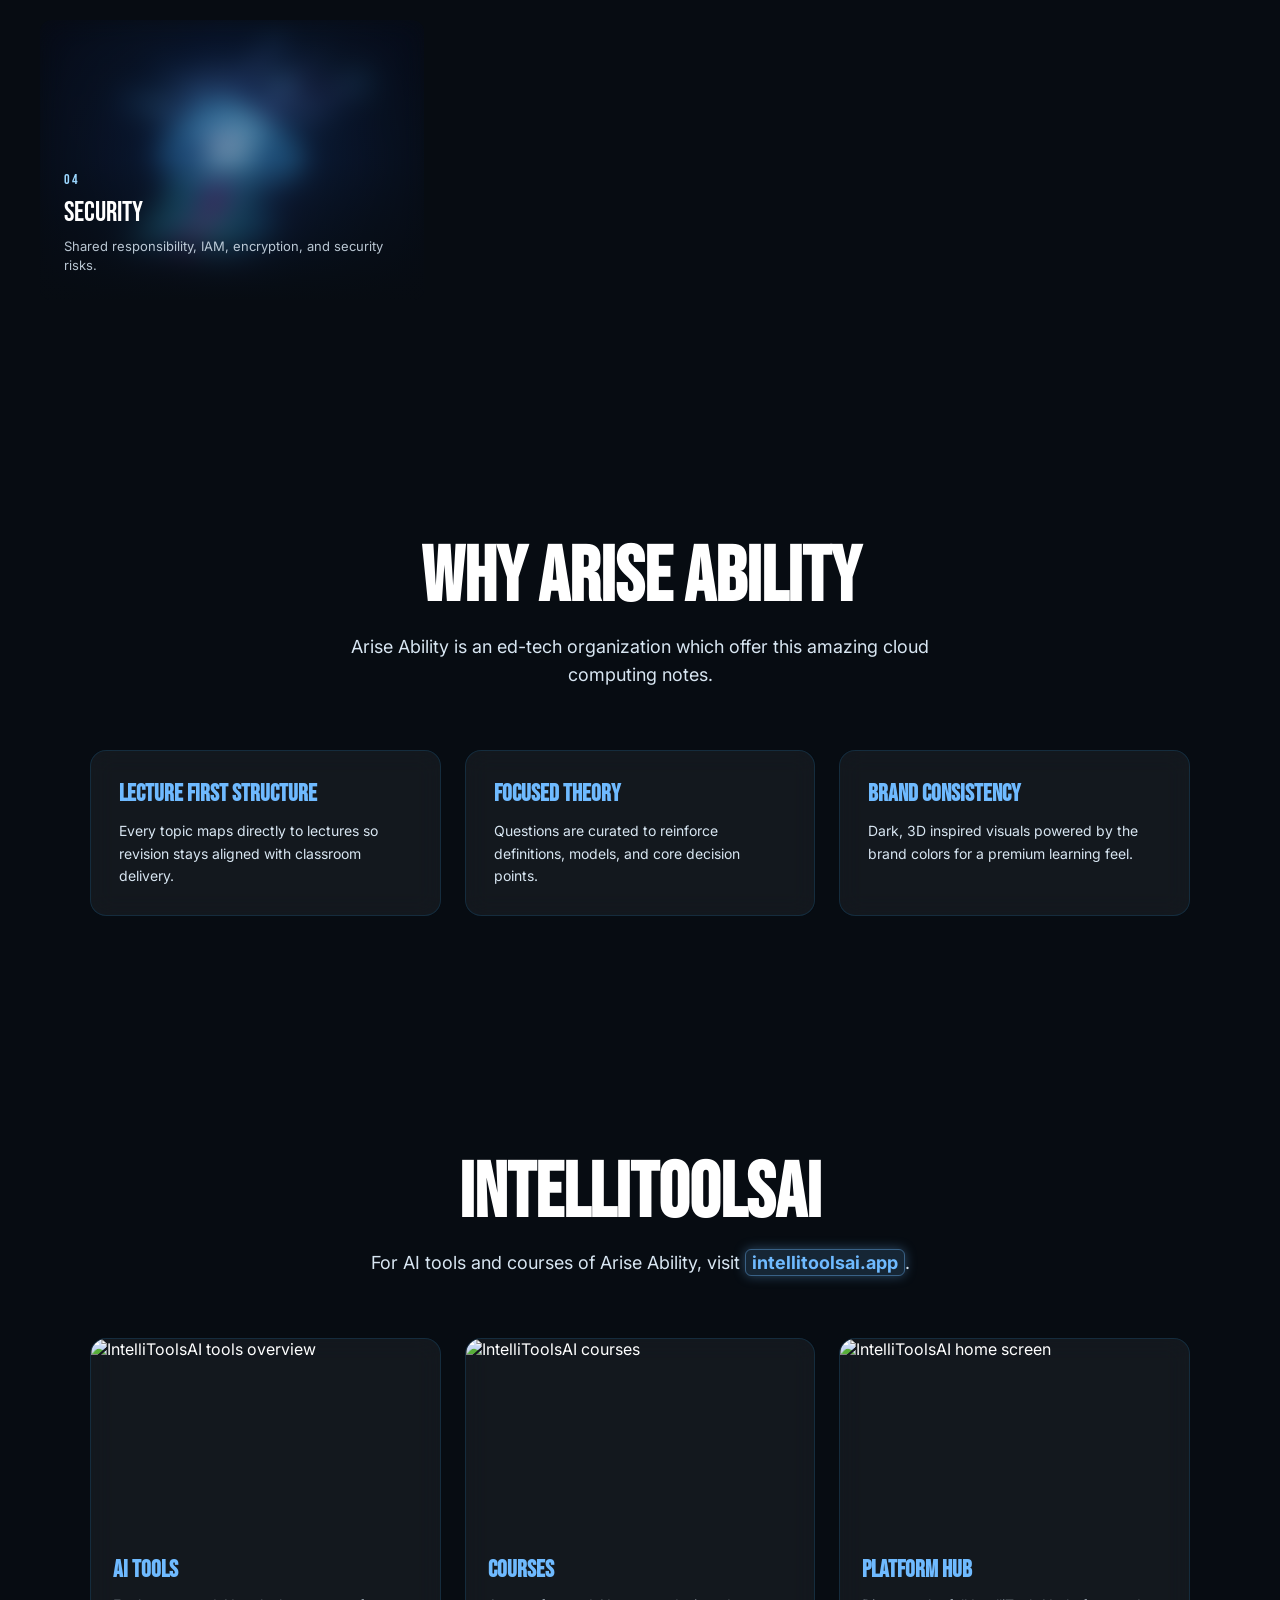
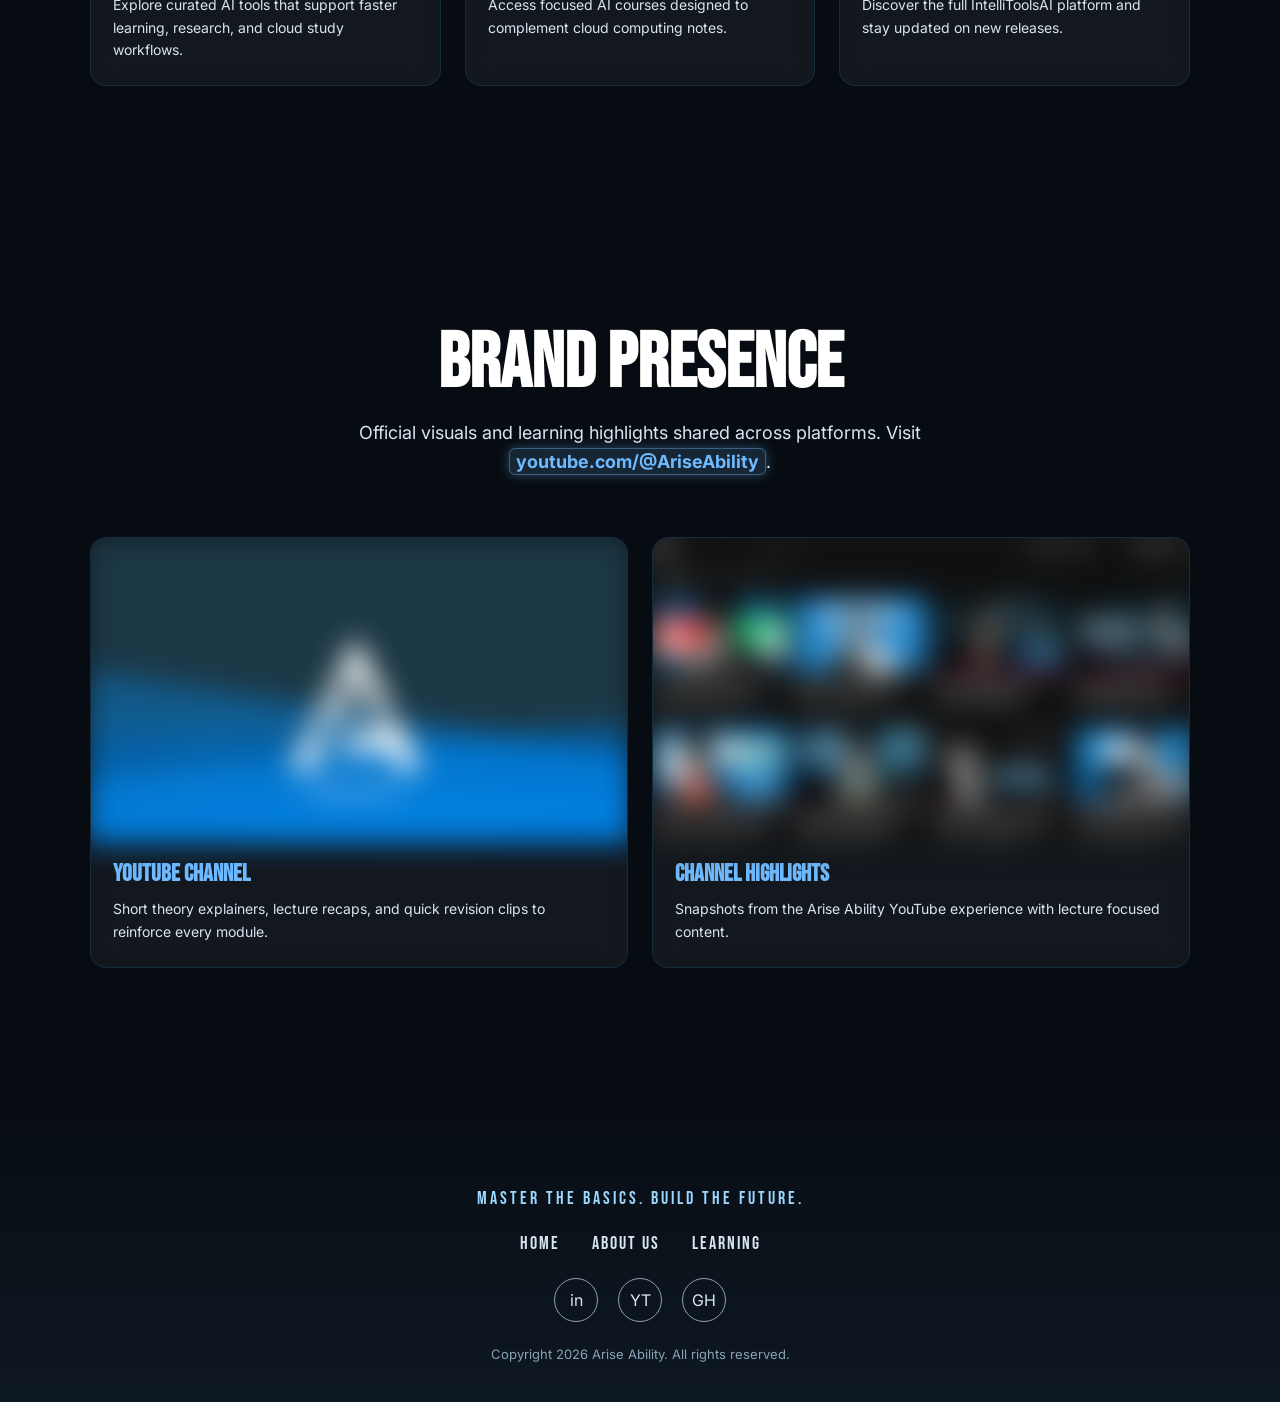
==== commit d733ab53: "Add low-quality image placeholders" ====
--- a/index.html
+++ b/index.html
@@ -74,7 +74,7 @@
     </div>
     <div class="tutorials-grid">
       <a class="tutorial-card" href="learning.html#lecture-1" data-hover>
-        <img src="images/card-what-is-cloud.jpg" alt="Lecture 1">
+        <img src="data:image/svg+xml;utf8,<svg xmlns='http://www.w3.org/2000/svg' width='16' height='9' viewBox='0 0 16 9'><rect width='16' height='9' fill='%230e1822'/></svg>" data-src="images/card-what-is-cloud.jpg" alt="Lecture 1">
         <div class="tutorial-card-overlay">
           <div class="tutorial-card-num">01</div>
           <div class="tutorial-card-title">Cloud Basics</div>
@@ -82,7 +82,7 @@
         </div>
       </a>
       <a class="tutorial-card" href="learning.html#lecture-2" data-hover>
-        <img src="images/card-service-models.jpg" alt="Lecture 2">
+        <img src="data:image/svg+xml;utf8,<svg xmlns='http://www.w3.org/2000/svg' width='16' height='9' viewBox='0 0 16 9'><rect width='16' height='9' fill='%230e1822'/></svg>" data-src="images/card-service-models.jpg" alt="Lecture 2">
         <div class="tutorial-card-overlay">
           <div class="tutorial-card-num">02</div>
           <div class="tutorial-card-title">Service Models</div>
@@ -90,7 +90,7 @@
         </div>
       </a>
       <a class="tutorial-card" href="learning.html#lecture-3" data-hover>
-        <img src="images/card-deployment.jpg" alt="Lecture 3">
+        <img src="data:image/svg+xml;utf8,<svg xmlns='http://www.w3.org/2000/svg' width='16' height='9' viewBox='0 0 16 9'><rect width='16' height='9' fill='%230e1822'/></svg>" data-src="images/card-deployment.jpg" alt="Lecture 3">
         <div class="tutorial-card-overlay">
           <div class="tutorial-card-num">03</div>
           <div class="tutorial-card-title">Deployments</div>
@@ -98,7 +98,7 @@
         </div>
       </a>
       <a class="tutorial-card" href="learning.html#lecture-6" data-hover>
-        <img src="images/card-why-cloud.jpg" alt="Lecture 6">
+        <img src="data:image/svg+xml;utf8,<svg xmlns='http://www.w3.org/2000/svg' width='16' height='9' viewBox='0 0 16 9'><rect width='16' height='9' fill='%230e1822'/></svg>" data-src="images/card-why-cloud.jpg" alt="Lecture 6">
         <div class="tutorial-card-overlay">
           <div class="tutorial-card-num">04</div>
           <div class="tutorial-card-title">Security</div>
@@ -136,21 +136,21 @@
     </div>
     <div class="media-grid">
       <div class="media-card">
-        <img src="IntelliToolsai/ai-tools.png" alt="IntelliToolsAI tools overview">
+        <img src="data:image/svg+xml;utf8,<svg xmlns='http://www.w3.org/2000/svg' width='16' height='9' viewBox='0 0 16 9'><rect width='16' height='9' fill='%230e1822'/></svg>" data-src="IntelliToolsai/ai-tools.png" alt="IntelliToolsAI tools overview">
         <div class="media-card-content">
           <h4>AI Tools</h4>
           <p>Explore curated AI tools that support faster learning, research, and cloud study workflows.</p>
         </div>
       </div>
       <div class="media-card">
-        <img src="IntelliToolsai/courses.png" alt="IntelliToolsAI courses">
+        <img src="data:image/svg+xml;utf8,<svg xmlns='http://www.w3.org/2000/svg' width='16' height='9' viewBox='0 0 16 9'><rect width='16' height='9' fill='%230e1822'/></svg>" data-src="IntelliToolsai/courses.png" alt="IntelliToolsAI courses">
         <div class="media-card-content">
           <h4>Courses</h4>
           <p>Access focused AI courses designed to complement cloud computing notes.</p>
         </div>
       </div>
       <div class="media-card">
-        <img src="IntelliToolsai/home.png" alt="IntelliToolsAI home screen">
+        <img src="data:image/svg+xml;utf8,<svg xmlns='http://www.w3.org/2000/svg' width='16' height='9' viewBox='0 0 16 9'><rect width='16' height='9' fill='%230e1822'/></svg>" data-src="IntelliToolsai/home.png" alt="IntelliToolsAI home screen">
         <div class="media-card-content">
           <h4>Platform Hub</h4>
           <p>Discover the full IntelliToolsAI platform and stay updated on new releases.</p>
@@ -166,14 +166,14 @@
     </div>
     <div class="media-grid">
       <div class="media-card">
-        <img src="youtube/logo-yt.jpg" alt="Arise Ability YouTube logo">
+        <img src="data:image/svg+xml;utf8,<svg xmlns='http://www.w3.org/2000/svg' width='16' height='9' viewBox='0 0 16 9'><rect width='16' height='9' fill='%230e1822'/></svg>" data-src="youtube/logo-yt.jpg" alt="Arise Ability YouTube logo">
         <div class="media-card-content">
           <h4>YouTube Channel</h4>
           <p>Short theory explainers, lecture recaps, and quick revision clips to reinforce every module.</p>
         </div>
       </div>
       <div class="media-card">
-        <img src="youtube/youtube.png" alt="Arise Ability YouTube screenshot">
+        <img src="data:image/svg+xml;utf8,<svg xmlns='http://www.w3.org/2000/svg' width='16' height='9' viewBox='0 0 16 9'><rect width='16' height='9' fill='%230e1822'/></svg>" data-src="youtube/youtube.png" alt="Arise Ability YouTube screenshot">
         <div class="media-card-content">
           <h4>Channel Highlights</h4>
           <p>Snapshots from the Arise Ability YouTube experience with lecture focused content.</p>
--- a/style.css
+++ b/style.css
@@ -34,6 +34,17 @@
 img {
   max-width: 100%;
   display: block;
+}
+
+.img-blur {
+  filter: blur(14px);
+  transform: scale(1.02);
+  transition: filter 0.5s ease, transform 0.5s ease;
+}
+
+.img-blur.is-loaded {
+  filter: blur(0);
+  transform: scale(1);
 }
 
 a {
@@ -408,12 +419,12 @@
   overflow: hidden;
   cursor: pointer;
   height: 280px;
-  transition: transform 0.4s ease, box-shadow 0.4s ease;
+  transition: none;
 }
 
 .tutorial-card:hover {
-  transform: translateY(-8px) scale(1.02);
-  box-shadow: 0 20px 60px rgba(33, 128, 195, 0.4);
+  transform: none;
+  box-shadow: none;
 }
 
 .tutorial-card::after {
@@ -422,24 +433,24 @@
   inset: 0;
   border: 2px solid transparent;
   border-radius: 12px;
-  transition: border-color 0.4s ease;
+  transition: none;
   pointer-events: none;
 }
 
 .tutorial-card:hover::after {
-  border-color: var(--accent-blue);
-  box-shadow: inset 0 0 30px rgba(33, 128, 195, 0.3);
+  border-color: transparent;
+  box-shadow: none;
 }
 
 .tutorial-card img {
   width: 100%;
   height: 100%;
   object-fit: cover;
-  transition: transform 0.6s ease;
+  transition: none;
 }
 
 .tutorial-card:hover img {
-  transform: scale(1.1);
+  transform: none;
 }
 
 .tutorial-card-overlay {
@@ -502,12 +513,12 @@
   border-radius: 16px;
   overflow: hidden;
   backdrop-filter: blur(12px);
-  transition: all 0.4s ease;
+  transition: none;
 }
 
 .media-card:hover {
-  border-color: var(--accent-blue);
-  box-shadow: 0 10px 40px rgba(33, 128, 195, 0.25);
+  border-color: rgba(33, 128, 195, 0.2);
+  box-shadow: none;
 }
 
 .media-card img {
@@ -583,13 +594,13 @@
   border: 1px solid rgba(33, 128, 195, 0.2);
   border-radius: 16px;
   padding: 28px;
-  transition: all 0.4s ease;
+  transition: none;
   backdrop-filter: blur(12px);
 }
 
 .info-card:hover {
-  border-color: var(--accent-blue);
-  box-shadow: 0 10px 40px rgba(33, 128, 195, 0.25);
+  border-color: rgba(33, 128, 195, 0.2);
+  box-shadow: none;
 }
 
 .info-card h4 {
@@ -685,7 +696,7 @@
   border-radius: 16px;
   padding: 18px 22px;
   backdrop-filter: blur(12px);
-  transition: border-color 0.3s ease, box-shadow 0.3s ease;
+  transition: none;
 }
 
 .lecture-card[open] {
@@ -719,6 +730,18 @@
 .lecture-page .info-card p,
 .lecture-page .mini-card p {
   color: #ffffff;
+}
+
+.lecture-page .info-card {
+  background: rgba(255, 255, 255, 0.12);
+  border-color: rgba(111, 186, 255, 0.45);
+  box-shadow: 0 12px 30px rgba(7, 12, 18, 0.45);
+  transition: none;
+}
+
+.lecture-page .info-card:hover {
+  border-color: rgba(111, 186, 255, 0.45);
+  box-shadow: 0 12px 30px rgba(7, 12, 18, 0.45);
 }
 
 .lecture-page .mini-card.light p {
@@ -1049,4 +1072,13 @@
   .nav-links a {
     cursor: pointer;
   }
-}
+
+  .lecture-page .info-grid {
+    grid-template-columns: 1fr;
+  }
+
+  .lecture-page .info-card {
+    background: rgba(255, 255, 255, 0.16);
+    border-color: rgba(111, 186, 255, 0.55);
+  }
+}
